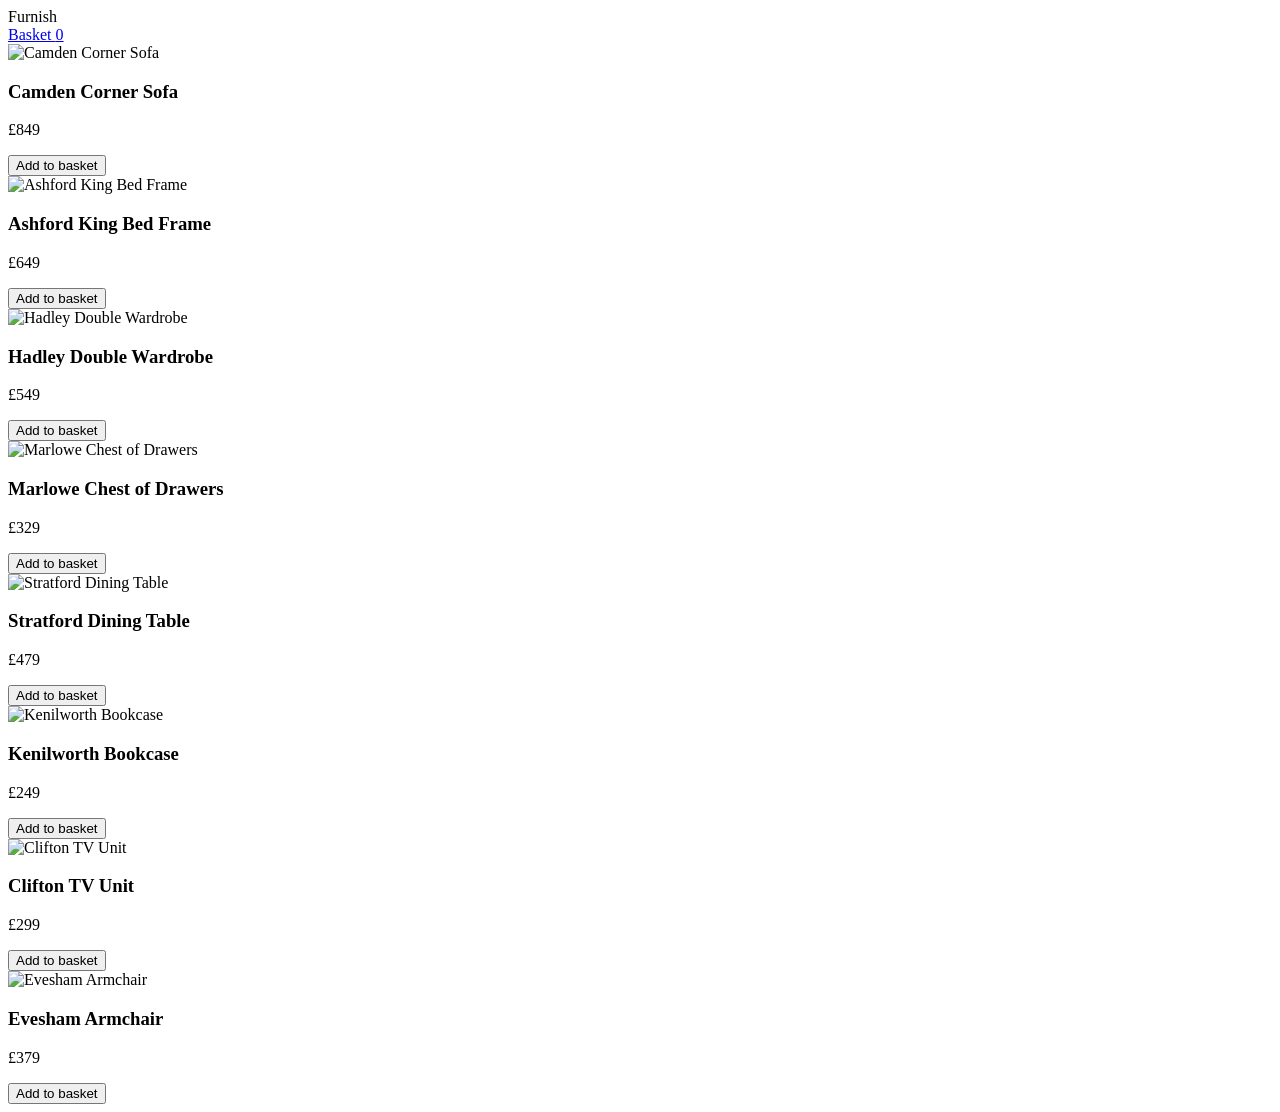
==== index.html @ 94c3f19d "Update products, UI, and configuration" ====
<!DOCTYPE html>
<html lang="en">
<head>
  <meta charset="UTF-8" />
  <meta name="viewport" content="width=device-width, initial-scale=1.0" />
  <title>Furnish</title>
  <link rel="stylesheet" href="css/style.css" />
  <link rel="stylesheet" href="css/products.css" />
</head>
<body>

  <nav>
    <div class="nav-inner">
      <span class="nav-logo">Furni<span>sh</span></span>
      <div class="nav-links">
        <a href="basket.html">Basket <span id="basket-count">0</span></a>
      </div>
    </div>
  </nav>

  <main>
    <div class="filters" id="filters"></div>
    <div class="product-grid" id="product-grid"></div>
  </main>

  <script src="js/utils.js"></script>
  <script src="js/basket.js"></script>
  <script src="js/products.js"></script>

</body>
</html>
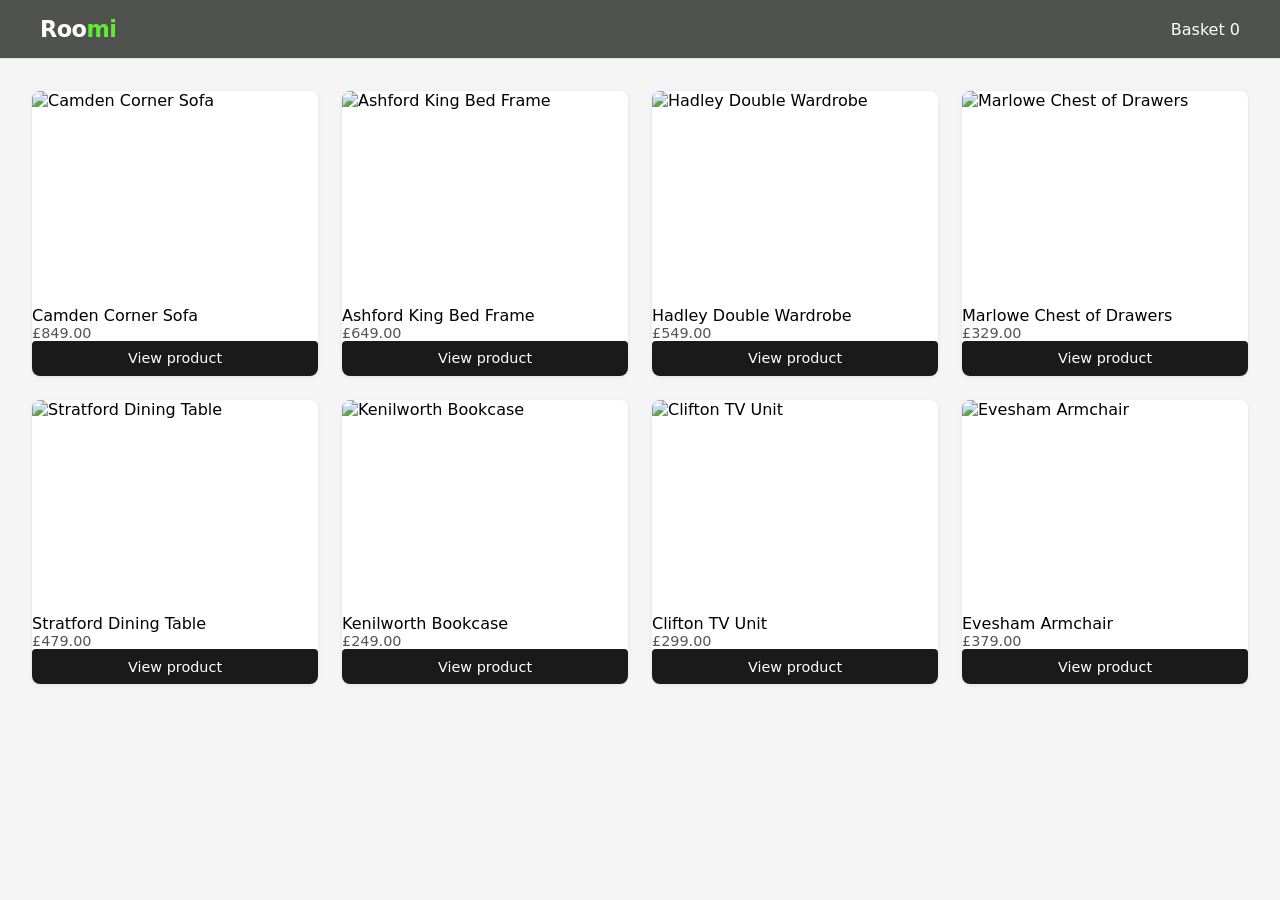
==== commit 180d0c50: "feat: render product catalogue with dynamic data - Fetch and cache products from data/products.json " ====
--- a/index.html
+++ b/index.html
@@ -3,7 +3,7 @@
 <head>
   <meta charset="UTF-8" />
   <meta name="viewport" content="width=device-width, initial-scale=1.0" />
-  <title>Furnish</title>
+  <title>Roomi</title>
   <link rel="stylesheet" href="css/style.css" />
   <link rel="stylesheet" href="css/products.css" />
 </head>
@@ -11,7 +11,7 @@
 
   <nav>
     <div class="nav-inner">
-      <span class="nav-logo">Furni<span>sh</span></span>
+      <span class="nav-logo">Roo<span>mi</span></span>
       <div class="nav-links">
         <a href="basket.html">Basket <span id="basket-count">0</span></a>
       </div>
@@ -23,9 +23,6 @@
     <div class="product-grid" id="product-grid"></div>
   </main>
 
-  <script src="js/utils.js"></script>
-  <script src="js/basket.js"></script>
-  <script src="js/products.js"></script>
-
+  <script type="module" src="js/products.js"></script>
 </body>
-</html>+</html>
--- a/css/style.css
+++ b/css/style.css
@@ -0,0 +1,41 @@
+* {
+  box-sizing: border-box;
+  margin: 0;
+  padding: 0;
+}
+
+body {
+  font-family: system-ui, sans-serif;
+  background: #f5f5f5;
+}
+
+nav {
+  background: #4f524e;
+  border-bottom: 1px solid #e0e0e0;
+  padding: 1rem 2rem;
+}
+
+.nav-inner {
+  display: flex;
+  justify-content: space-between;
+  align-items: center;
+  max-width: 1200px;
+  margin: 0 auto;
+}
+
+.nav-logo {
+  font-size: 1.4rem;
+  font-weight: 600;
+  letter-spacing: -0.5px;
+  color: white; 
+}
+
+.nav-logo span {
+  color: #61eb34;
+}
+
+.nav-links a {
+  text-decoration: none;
+  color: white;
+  font-size: 1rem;
+}
--- a/css/products.css
+++ b/css/products.css
@@ -0,0 +1,61 @@
+#product-grid {
+  display: grid;
+  grid-template-columns: repeat(auto-fill, minmax(280px, 1fr));
+  gap: 1.5rem;
+  padding: 2rem;
+}
+
+.product-card {
+  background: white;
+  border-radius: 8px;
+  overflow: hidden;
+  box-shadow: 0 1px 4px rgba(0,0,0,0.08);
+  display: flex;
+  flex-direction: column;
+}
+
+.card__img {
+  width: 100%;
+  aspect-ratio: 4 / 3;
+  object-fit: cover;
+}
+
+.card__body {
+  padding: 1rem;
+  display: flex;
+  flex-direction: column;
+  gap: 0.5rem;
+  flex: 1;
+}
+
+.card__name {
+  font-size: 1rem;
+  font-weight: 500;
+  margin: 0;
+}
+
+.card__price {
+  color: #555;
+  font-size: 0.9rem;
+  margin: 0;
+}
+
+.card__swatches {
+  display: flex;
+  gap: 0.4rem;
+}
+
+.card__link {
+  margin-top: auto;
+  padding: 0.6rem 1rem;
+  background: #1a1a1a;
+  color: white;
+  text-align: center;
+  text-decoration: none;
+  border-radius: 4px;
+  font-size: 0.9rem;
+}
+
+.card__link:hover {
+  background: #333;
+}
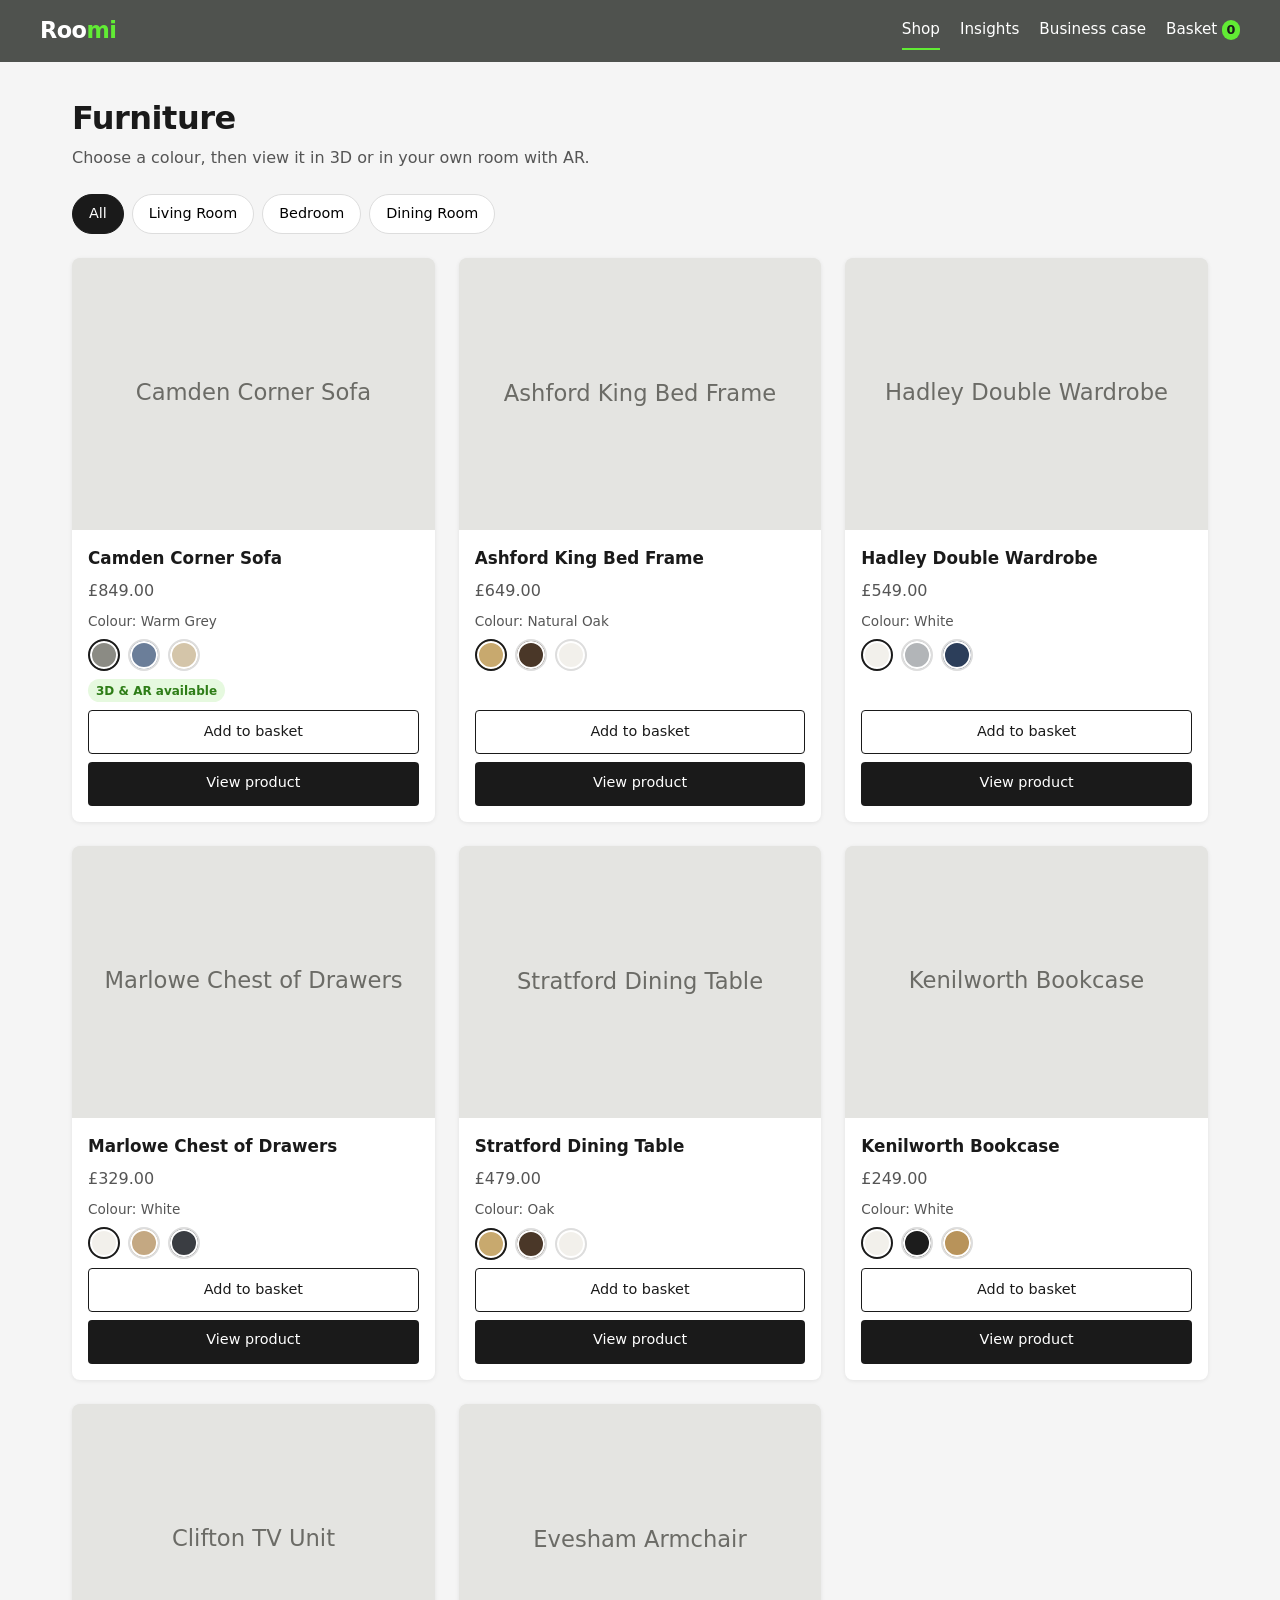
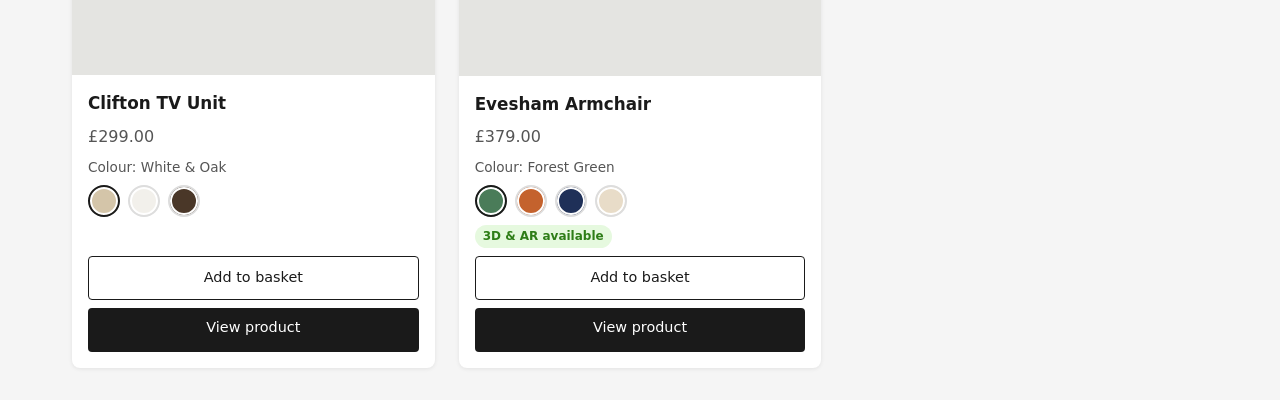
==== commit ac4410df: "feat: 3D/AR viewer, tracking, insights and business case pages - viewer.html: model-viewer 3D view w" ====
--- a/index.html
+++ b/index.html
@@ -1,26 +1,37 @@
 <!DOCTYPE html>
-<html lang="en">
+<html lang="en-GB">
 <head>
   <meta charset="UTF-8" />
   <meta name="viewport" content="width=device-width, initial-scale=1.0" />
-  <title>Roomi</title>
+  <title>Roomi | Furniture you can see in your room</title>
+  <meta name="description" content="Browse furniture and place it in your room with augmented reality." />
   <link rel="stylesheet" href="css/style.css" />
   <link rel="stylesheet" href="css/products.css" />
 </head>
 <body>
-
-  <nav>
+  <a class="skip-link" href="#main">Skip to content</a>
+  <nav aria-label="Main">
     <div class="nav-inner">
-      <span class="nav-logo">Roo<span>mi</span></span>
+      <a href="index.html" class="nav-logo" aria-label="Roomi home">Roo<span>mi</span></a>
       <div class="nav-links">
-        <a href="basket.html">Basket <span id="basket-count">0</span></a>
+        <a href="index.html" aria-current="page">Shop</a>
+        <a href="insights.html">Insights</a>
+        <a href="business-case.html">Business case</a>
+        <a href="basket.html">Basket <span id="basket-count" class="basket-count">0</span></a>
       </div>
     </div>
   </nav>
 
-  <main>
+  <main id="main">
+    <header class="page-header">
+      <h1 class="page-title">Furniture</h1>
+      <p class="page-intro">Choose a colour, then view it in 3D or in your own room with AR.</p>
+    </header>
     <div class="filters" id="filters"></div>
-    <div class="product-grid" id="product-grid"></div>
+    <p id="status" class="visually-hidden" role="status" aria-live="polite"></p>
+    <div class="product-grid" id="product-grid" aria-label="Products">
+      <p class="loading">Loading products…</p>
+    </div>
   </main>
 
   <script type="module" src="js/products.js"></script>
--- a/css/style.css
+++ b/css/style.css
@@ -1,24 +1,88 @@
+:root {
+  --bg: #f5f5f5;
+  --surface: #ffffff;
+  --text: #1a1a1a;
+  --muted: #555;
+  --border: #ddd;
+  --brand: #4f524e;
+  --accent: #61eb34;
+  --accent-dark: #2e7d17;
+  --danger: #b3261e;
+  --radius: 8px;
+  --gutter: clamp(1rem, 4vw, 2rem);
+}
+
 * {
   box-sizing: border-box;
   margin: 0;
   padding: 0;
 }
 
+html {
+  -webkit-text-size-adjust: 100%;
+}
+
 body {
-  font-family: system-ui, sans-serif;
-  background: #f5f5f5;
-}
-
+  font-family: system-ui, -apple-system, "Segoe UI", sans-serif;
+  background: var(--bg);
+  color: var(--text);
+  line-height: 1.5;
+}
+
+img {
+  max-width: 100%;
+  height: auto;
+  display: block;
+}
+
+a {
+  color: var(--accent-dark);
+}
+
+:focus-visible {
+  outline: 3px solid #1a73e8;
+  outline-offset: 2px;
+}
+
+.visually-hidden {
+  position: absolute !important;
+  width: 1px;
+  height: 1px;
+  padding: 0;
+  margin: -1px;
+  overflow: hidden;
+  clip: rect(0, 0, 0, 0);
+  white-space: nowrap;
+  border: 0;
+}
+
+.skip-link {
+  position: absolute;
+  left: 0.5rem;
+  top: -3rem;
+  background: var(--surface);
+  color: var(--text);
+  padding: 0.5rem 1rem;
+  border-radius: 4px;
+  z-index: 10;
+}
+
+.skip-link:focus {
+  top: 0.5rem;
+}
+
+/* ---------- Navigation ---------- */
 nav {
-  background: #4f524e;
-  border-bottom: 1px solid #e0e0e0;
-  padding: 1rem 2rem;
+  background: var(--brand);
+  padding: 0.75rem var(--gutter);
 }
 
 .nav-inner {
   display: flex;
+  flex-wrap: wrap;
   justify-content: space-between;
   align-items: center;
+  gap: 0.5rem 1.5rem;
   max-width: 1200px;
   margin: 0 auto;
 }
@@ -27,15 +91,138 @@
   font-size: 1.4rem;
   font-weight: 600;
   letter-spacing: -0.5px;
-  color: white; 
+  color: white;
+  text-decoration: none;
 }
 
 .nav-logo span {
-  color: #61eb34;
+  color: var(--accent);
+}
+
+.nav-links {
+  display: flex;
+  flex-wrap: wrap;
+  gap: 0.25rem 1.25rem;
 }
 
 .nav-links a {
   text-decoration: none;
   color: white;
-  font-size: 1rem;
-}+  font-size: 0.95rem;
+  padding: 0.4rem 0;
+  border-bottom: 2px solid transparent;
+}
+
+.nav-links a:hover,
+.nav-links a[aria-current="page"] {
+  border-bottom-color: var(--accent);
+}
+
+.basket-count {
+  display: inline-block;
+  min-width: 1.4em;
+  padding: 0 0.35em;
+  border-radius: 999px;
+  background: var(--accent);
+  color: var(--text);
+  font-size: 0.8rem;
+  font-weight: 600;
+  text-align: center;
+}
+
+/* ---------- Page layout ---------- */
+main {
+  max-width: 1200px;
+  margin: 0 auto;
+  padding: var(--gutter);
+}
+
+.page-header {
+  margin-bottom: 1.5rem;
+}
+
+.page-title {
+  font-size: clamp(1.5rem, 5vw, 2rem);
+  letter-spacing: -0.5px;
+  margin-bottom: 0.25rem;
+}
+
+.page-intro,
+.note {
+  color: var(--muted);
+  max-width: 65ch;
+}
+
+.note {
+  font-size: 0.9rem;
+}
+
+.loading,
+.empty {
+  color: var(--muted);
+  padding: 1rem 0;
+}
+
+.error {
+  color: var(--danger);
+  font-weight: 500;
+}
+
+/* ---------- Buttons & swatches (shared) ---------- */
+.button-primary,
+.button-secondary {
+  display: inline-flex;
+  align-items: center;
+  justify-content: center;
+  min-height: 44px;
+  padding: 0.6rem 1.2rem;
+  border-radius: 4px;
+  font: inherit;
+  font-size: 0.95rem;
+  text-decoration: none;
+  cursor: pointer;
+}
+
+.button-primary {
+  background: var(--text);
+  color: white;
+  border: 0;
+}
+
+.button-primary:hover {
+  background: #333;
+}
+
+.button-secondary {
+  background: var(--surface);
+  color: var(--text);
+  border: 1px solid var(--text);
+}
+
+.button-secondary:hover {
+  background: #eee;
+}
+
+.swatch {
+  width: 32px;
+  height: 32px;
+  border-radius: 50%;
+  border: 2px solid var(--border);
+  box-shadow: inset 0 0 0 2px var(--surface);
+  cursor: pointer;
+  padding: 0;
+}
+
+.swatch:hover {
+  border-color: #666;
+}
+
+.swatch--active {
+  border-color: var(--text);
+}
+
+/* ---------- Tables (insights) ---------- */
+.table-wrap {
+  overflow-x: auto;
+  -webkit-overflow-scrolling: touch;
+}
--- a/css/products.css
+++ b/css/products.css
@@ -1,23 +1,51 @@
-#product-grid {
+.filters {
+  display: flex;
+  flex-wrap: wrap;
+  gap: 0.5rem;
+  margin-bottom: 1.5rem;
+}
+
+.filter {
+  min-height: 40px;
+  padding: 0.4rem 1rem;
+  border: 1px solid var(--border);
+  border-radius: 999px;
+  background: var(--surface);
+  font: inherit;
+  font-size: 0.9rem;
+  cursor: pointer;
+}
+
+.filter--active {
+  background: var(--text);
+  border-color: var(--text);
+  color: white;
+}
+
+.product-grid {
   display: grid;
-  grid-template-columns: repeat(auto-fill, minmax(280px, 1fr));
+  grid-template-columns: repeat(auto-fill, minmax(min(280px, 100%), 1fr));
   gap: 1.5rem;
-  padding: 2rem;
 }
 
 .product-card {
-  background: white;
-  border-radius: 8px;
+  background: var(--surface);
+  border-radius: var(--radius);
   overflow: hidden;
-  box-shadow: 0 1px 4px rgba(0,0,0,0.08);
+  box-shadow: 0 1px 4px rgba(0, 0, 0, 0.08);
   display: flex;
   flex-direction: column;
+}
+
+.product-card[hidden] {
+  display: none;
 }
 
 .card__img {
   width: 100%;
   aspect-ratio: 4 / 3;
   object-fit: cover;
+  background: #e8e8e8;
 }
 
 .card__body {
@@ -29,33 +57,63 @@
 }
 
 .card__name {
-  font-size: 1rem;
-  font-weight: 500;
-  margin: 0;
+  font-size: 1.05rem;
+  font-weight: 600;
 }
 
 .card__price {
-  color: #555;
-  font-size: 0.9rem;
-  margin: 0;
+  color: var(--muted);
+}
+
+.card__colour {
+  font-size: 0.85rem;
+  color: var(--muted);
 }
 
 .card__swatches {
   display: flex;
-  gap: 0.4rem;
+  flex-wrap: wrap;
+  gap: 0.5rem;
+}
+
+.card__badge {
+  align-self: flex-start;
+  font-size: 0.75rem;
+  font-weight: 600;
+  padding: 0.15rem 0.5rem;
+  border-radius: 999px;
+  background: #e6f9df;
+  color: var(--accent-dark);
+}
+
+.card__add,
+.card__link {
+  min-height: 44px;
+  padding: 0.6rem 1rem;
+  border-radius: 4px;
+  font: inherit;
+  font-size: 0.9rem;
+  text-align: center;
+  cursor: pointer;
+}
+
+.card__add {
+  margin-top: auto;
+  background: var(--surface);
+  border: 1px solid var(--text);
+  color: var(--text);
+}
+
+.card__add:hover {
+  background: #eee;
 }
 
 .card__link {
-  margin-top: auto;
-  padding: 0.6rem 1rem;
-  background: #1a1a1a;
+  background: var(--text);
   color: white;
-  text-align: center;
   text-decoration: none;
-  border-radius: 4px;
-  font-size: 0.9rem;
 }
 
 .card__link:hover {
   background: #333;
-}+}
